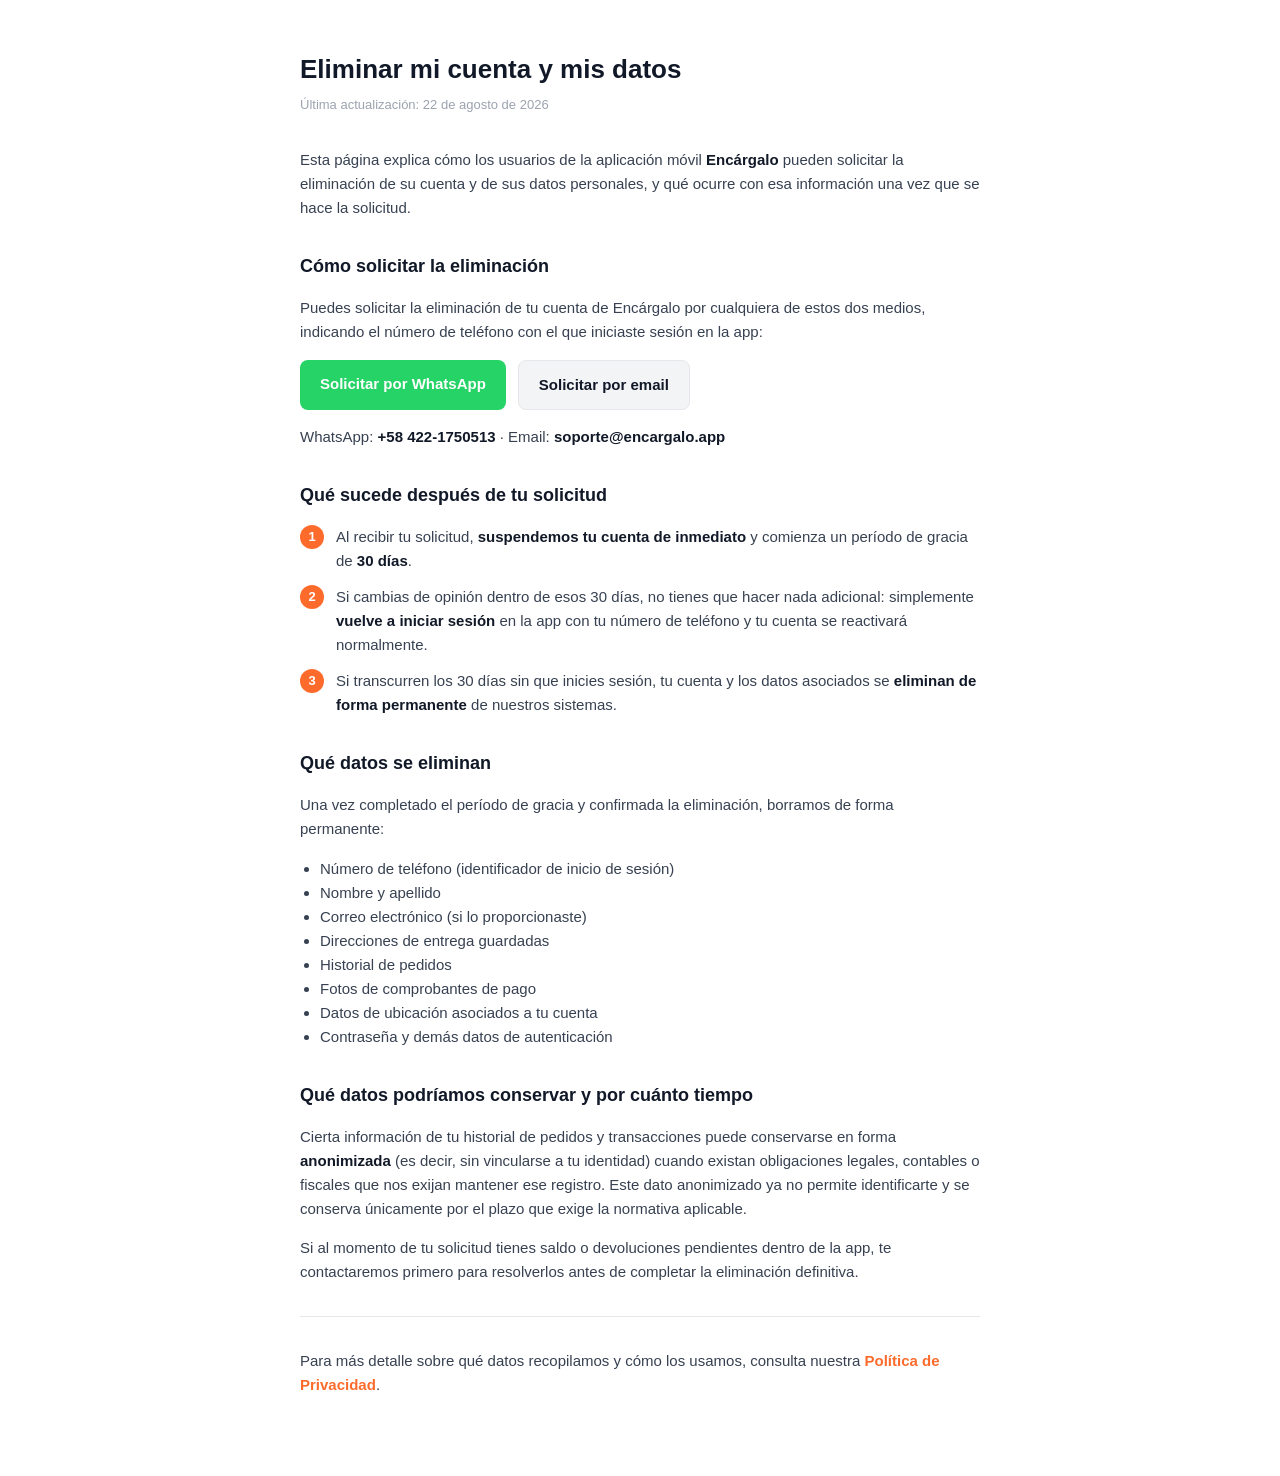
==== eliminar-cuenta.html @ 3ad70b77 "Agrega página de eliminación de cuenta para requisito de Google Play Google Play exige una URL públi" ====
<!DOCTYPE html>
<html lang="es">
<head>
<meta charset="UTF-8">
<meta name="viewport" content="width=device-width, initial-scale=1.0">
<title>Eliminar mi cuenta — Encárgalo</title>
<style>
  * { box-sizing: border-box; }
  body {
    margin: 0;
    font-family: -apple-system, BlinkMacSystemFont, "Segoe UI", Roboto, Helvetica, Arial, sans-serif;
    color: #111827;
    line-height: 1.6;
    background: #ffffff;
  }
  .container {
    max-width: 720px;
    margin: 0 auto;
    padding: 32px 20px 64px;
  }
  h1 {
    font-size: 26px;
    font-weight: 800;
    color: #111827;
    margin-bottom: 4px;
  }
  .updated {
    font-size: 13px;
    color: #9CA3AF;
    margin-bottom: 32px;
  }
  h2 {
    font-size: 18px;
    font-weight: 700;
    color: #111827;
    margin-top: 32px;
    margin-bottom: 8px;
  }
  p, li {
    font-size: 15px;
    color: #374151;
  }
  ul, ol {
    padding-left: 20px;
  }
  strong {
    color: #111827;
  }
  a {
    color: #fc6b2b;
    text-decoration: none;
    font-weight: 600;
  }
  hr {
    border: none;
    border-top: 1px solid #E5E7EB;
    margin: 32px 0;
  }
  .contact-buttons {
    display: flex;
    flex-wrap: wrap;
    gap: 12px;
    margin: 16px 0 8px;
  }
  .btn {
    display: inline-block;
    padding: 12px 20px;
    border-radius: 8px;
    font-weight: 700;
    font-size: 15px;
  }
  .btn--whatsapp {
    background: #25D366;
    color: #ffffff;
  }
  .btn--email {
    background: #F3F4F6;
    color: #111827;
    border: 1px solid #E5E7EB;
  }
  .steps {
    counter-reset: step;
    list-style: none;
    padding-left: 0;
  }
  .steps li {
    counter-increment: step;
    position: relative;
    padding-left: 36px;
    margin-bottom: 12px;
  }
  .steps li::before {
    content: counter(step);
    position: absolute;
    left: 0;
    top: 0;
    width: 24px;
    height: 24px;
    border-radius: 50%;
    background: #fc6b2b;
    color: #fff;
    font-size: 13px;
    font-weight: 700;
    display: flex;
    align-items: center;
    justify-content: center;
  }
</style>
</head>
<body>
<div class="container">
  <h1>Eliminar mi cuenta y mis datos</h1>
  <div class="updated">Última actualización: 22 de agosto de 2026</div>

  <p>Esta página explica cómo los usuarios de la aplicación móvil <strong>Encárgalo</strong> pueden solicitar la eliminación de su cuenta y de sus datos personales, y qué ocurre con esa información una vez que se hace la solicitud.</p>

  <h2>Cómo solicitar la eliminación</h2>
  <p>Puedes solicitar la eliminación de tu cuenta de Encárgalo por cualquiera de estos dos medios, indicando el número de teléfono con el que iniciaste sesión en la app:</p>
  <div class="contact-buttons">
    <a class="btn btn--whatsapp" href="https://wa.me/584221750513?text=Hola,%20quiero%20solicitar%20la%20eliminaci%C3%B3n%20de%20mi%20cuenta%20de%20Enc%C3%A1rgalo" target="_blank" rel="noopener">Solicitar por WhatsApp</a>
    <a class="btn btn--email" href="mailto:soporte@encargalo.app?subject=Solicitud%20de%20eliminaci%C3%B3n%20de%20cuenta">Solicitar por email</a>
  </div>
  <p>WhatsApp: <strong>+58 422-1750513</strong> · Email: <strong>soporte@encargalo.app</strong></p>

  <h2>Qué sucede después de tu solicitud</h2>
  <ol class="steps">
    <li>Al recibir tu solicitud, <strong>suspendemos tu cuenta de inmediato</strong> y comienza un período de gracia de <strong>30 días</strong>.</li>
    <li>Si cambias de opinión dentro de esos 30 días, no tienes que hacer nada adicional: simplemente <strong>vuelve a iniciar sesión</strong> en la app con tu número de teléfono y tu cuenta se reactivará normalmente.</li>
    <li>Si transcurren los 30 días sin que inicies sesión, tu cuenta y los datos asociados se <strong>eliminan de forma permanente</strong> de nuestros sistemas.</li>
  </ol>

  <h2>Qué datos se eliminan</h2>
  <p>Una vez completado el período de gracia y confirmada la eliminación, borramos de forma permanente:</p>
  <ul>
    <li>Número de teléfono (identificador de inicio de sesión)</li>
    <li>Nombre y apellido</li>
    <li>Correo electrónico (si lo proporcionaste)</li>
    <li>Direcciones de entrega guardadas</li>
    <li>Historial de pedidos</li>
    <li>Fotos de comprobantes de pago</li>
    <li>Datos de ubicación asociados a tu cuenta</li>
    <li>Contraseña y demás datos de autenticación</li>
  </ul>

  <h2>Qué datos podríamos conservar y por cuánto tiempo</h2>
  <p>Cierta información de tu historial de pedidos y transacciones puede conservarse en forma <strong>anonimizada</strong> (es decir, sin vincularse a tu identidad) cuando existan obligaciones legales, contables o fiscales que nos exijan mantener ese registro. Este dato anonimizado ya no permite identificarte y se conserva únicamente por el plazo que exige la normativa aplicable.</p>
  <p>Si al momento de tu solicitud tienes saldo o devoluciones pendientes dentro de la app, te contactaremos primero para resolverlos antes de completar la eliminación definitiva.</p>

  <hr>
  <p>Para más detalle sobre qué datos recopilamos y cómo los usamos, consulta nuestra <a href="politica-de-privacidad.html">Política de Privacidad</a>.</p>
</div>
</body>
</html>
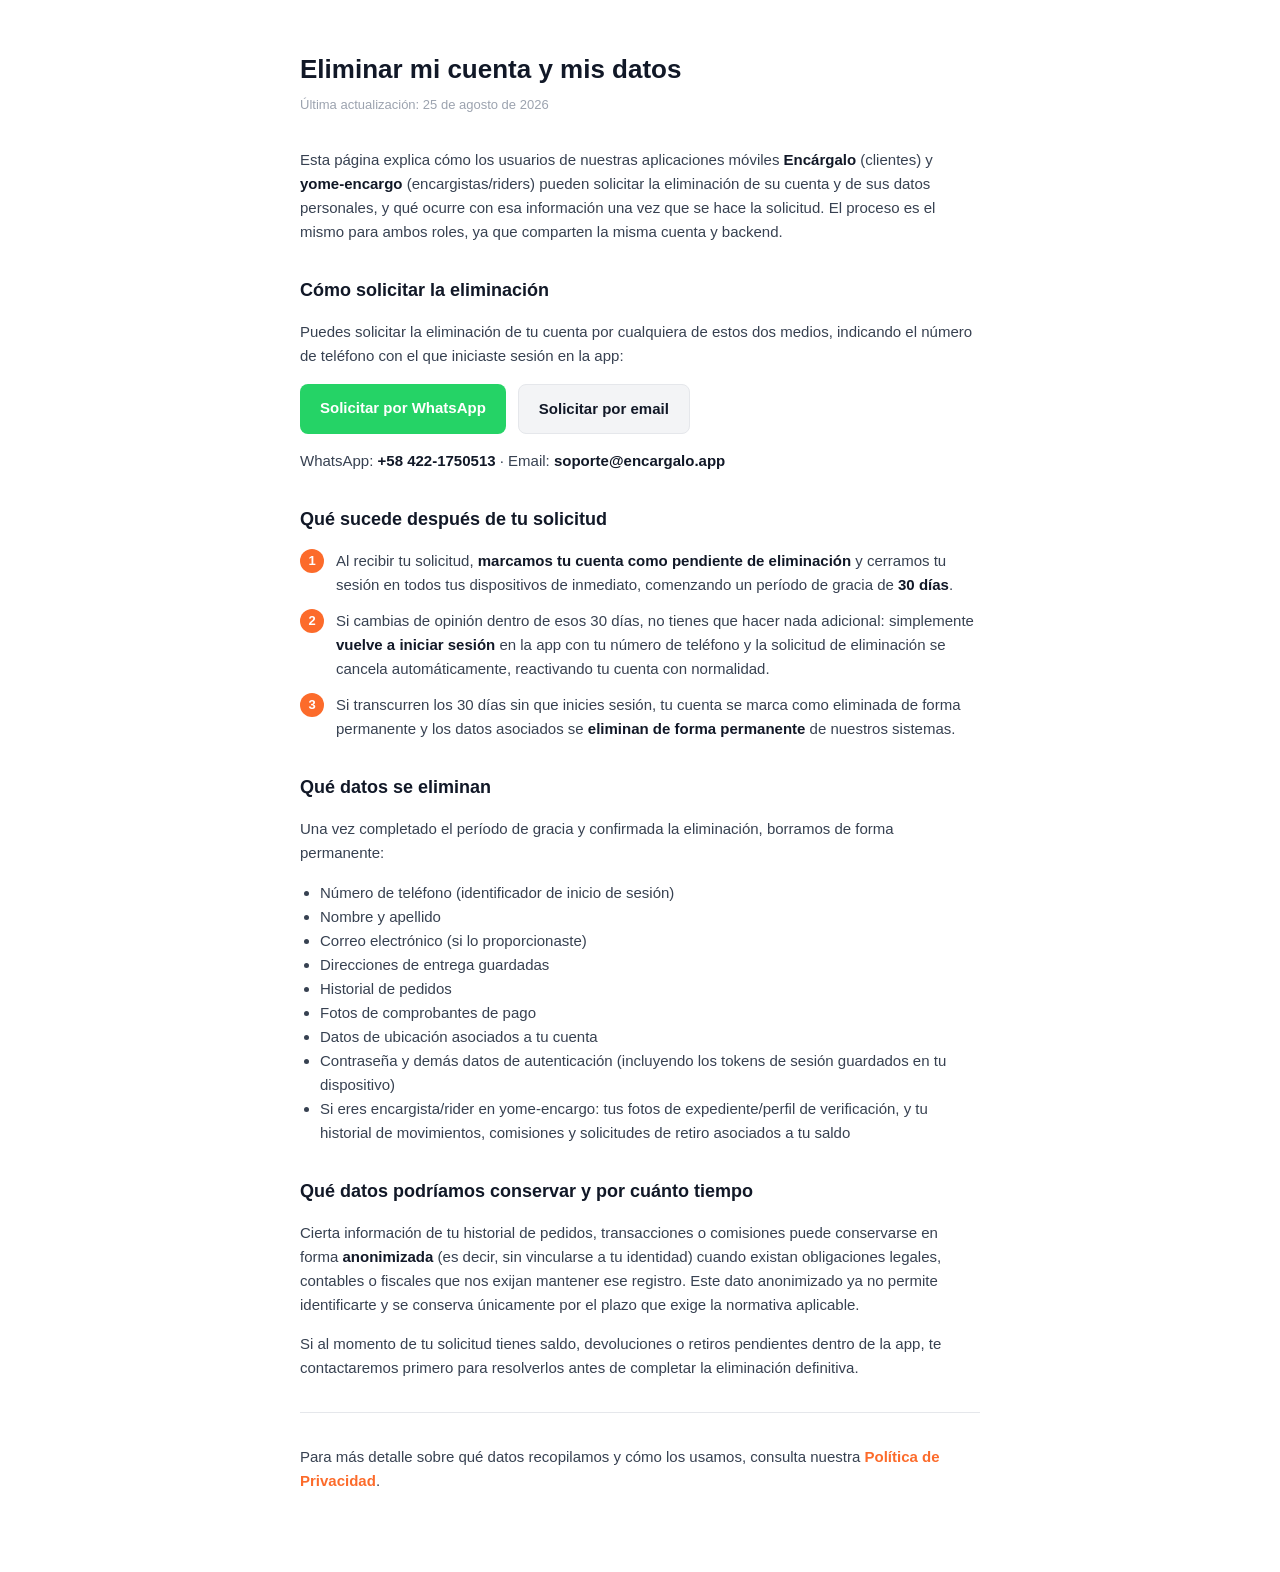
==== commit 398485d4: "docs(legal): incluir app yome-encargo en políticas y eliminación de cuenta Co-Authored-By: Claude So" ====
--- a/eliminar-cuenta.html
+++ b/eliminar-cuenta.html
@@ -110,12 +110,12 @@
 <body>
 <div class="container">
   <h1>Eliminar mi cuenta y mis datos</h1>
-  <div class="updated">Última actualización: 22 de agosto de 2026</div>
+  <div class="updated">Última actualización: 25 de agosto de 2026</div>
 
-  <p>Esta página explica cómo los usuarios de la aplicación móvil <strong>Encárgalo</strong> pueden solicitar la eliminación de su cuenta y de sus datos personales, y qué ocurre con esa información una vez que se hace la solicitud.</p>
+  <p>Esta página explica cómo los usuarios de nuestras aplicaciones móviles <strong>Encárgalo</strong> (clientes) y <strong>yome-encargo</strong> (encargistas/riders) pueden solicitar la eliminación de su cuenta y de sus datos personales, y qué ocurre con esa información una vez que se hace la solicitud. El proceso es el mismo para ambos roles, ya que comparten la misma cuenta y backend.</p>
 
   <h2>Cómo solicitar la eliminación</h2>
-  <p>Puedes solicitar la eliminación de tu cuenta de Encárgalo por cualquiera de estos dos medios, indicando el número de teléfono con el que iniciaste sesión en la app:</p>
+  <p>Puedes solicitar la eliminación de tu cuenta por cualquiera de estos dos medios, indicando el número de teléfono con el que iniciaste sesión en la app:</p>
   <div class="contact-buttons">
     <a class="btn btn--whatsapp" href="https://wa.me/584221750513?text=Hola,%20quiero%20solicitar%20la%20eliminaci%C3%B3n%20de%20mi%20cuenta%20de%20Enc%C3%A1rgalo" target="_blank" rel="noopener">Solicitar por WhatsApp</a>
     <a class="btn btn--email" href="mailto:soporte@encargalo.app?subject=Solicitud%20de%20eliminaci%C3%B3n%20de%20cuenta">Solicitar por email</a>
@@ -124,9 +124,9 @@
 
   <h2>Qué sucede después de tu solicitud</h2>
   <ol class="steps">
-    <li>Al recibir tu solicitud, <strong>suspendemos tu cuenta de inmediato</strong> y comienza un período de gracia de <strong>30 días</strong>.</li>
-    <li>Si cambias de opinión dentro de esos 30 días, no tienes que hacer nada adicional: simplemente <strong>vuelve a iniciar sesión</strong> en la app con tu número de teléfono y tu cuenta se reactivará normalmente.</li>
-    <li>Si transcurren los 30 días sin que inicies sesión, tu cuenta y los datos asociados se <strong>eliminan de forma permanente</strong> de nuestros sistemas.</li>
+    <li>Al recibir tu solicitud, <strong>marcamos tu cuenta como pendiente de eliminación</strong> y cerramos tu sesión en todos tus dispositivos de inmediato, comenzando un período de gracia de <strong>30 días</strong>.</li>
+    <li>Si cambias de opinión dentro de esos 30 días, no tienes que hacer nada adicional: simplemente <strong>vuelve a iniciar sesión</strong> en la app con tu número de teléfono y la solicitud de eliminación se cancela automáticamente, reactivando tu cuenta con normalidad.</li>
+    <li>Si transcurren los 30 días sin que inicies sesión, tu cuenta se marca como eliminada de forma permanente y los datos asociados se <strong>eliminan de forma permanente</strong> de nuestros sistemas.</li>
   </ol>
 
   <h2>Qué datos se eliminan</h2>
@@ -139,12 +139,13 @@
     <li>Historial de pedidos</li>
     <li>Fotos de comprobantes de pago</li>
     <li>Datos de ubicación asociados a tu cuenta</li>
-    <li>Contraseña y demás datos de autenticación</li>
+    <li>Contraseña y demás datos de autenticación (incluyendo los tokens de sesión guardados en tu dispositivo)</li>
+    <li>Si eres encargista/rider en yome-encargo: tus fotos de expediente/perfil de verificación, y tu historial de movimientos, comisiones y solicitudes de retiro asociados a tu saldo</li>
   </ul>
 
   <h2>Qué datos podríamos conservar y por cuánto tiempo</h2>
-  <p>Cierta información de tu historial de pedidos y transacciones puede conservarse en forma <strong>anonimizada</strong> (es decir, sin vincularse a tu identidad) cuando existan obligaciones legales, contables o fiscales que nos exijan mantener ese registro. Este dato anonimizado ya no permite identificarte y se conserva únicamente por el plazo que exige la normativa aplicable.</p>
-  <p>Si al momento de tu solicitud tienes saldo o devoluciones pendientes dentro de la app, te contactaremos primero para resolverlos antes de completar la eliminación definitiva.</p>
+  <p>Cierta información de tu historial de pedidos, transacciones o comisiones puede conservarse en forma <strong>anonimizada</strong> (es decir, sin vincularse a tu identidad) cuando existan obligaciones legales, contables o fiscales que nos exijan mantener ese registro. Este dato anonimizado ya no permite identificarte y se conserva únicamente por el plazo que exige la normativa aplicable.</p>
+  <p>Si al momento de tu solicitud tienes saldo, devoluciones o retiros pendientes dentro de la app, te contactaremos primero para resolverlos antes de completar la eliminación definitiva.</p>
 
   <hr>
   <p>Para más detalle sobre qué datos recopilamos y cómo los usamos, consulta nuestra <a href="politica-de-privacidad.html">Política de Privacidad</a>.</p>
